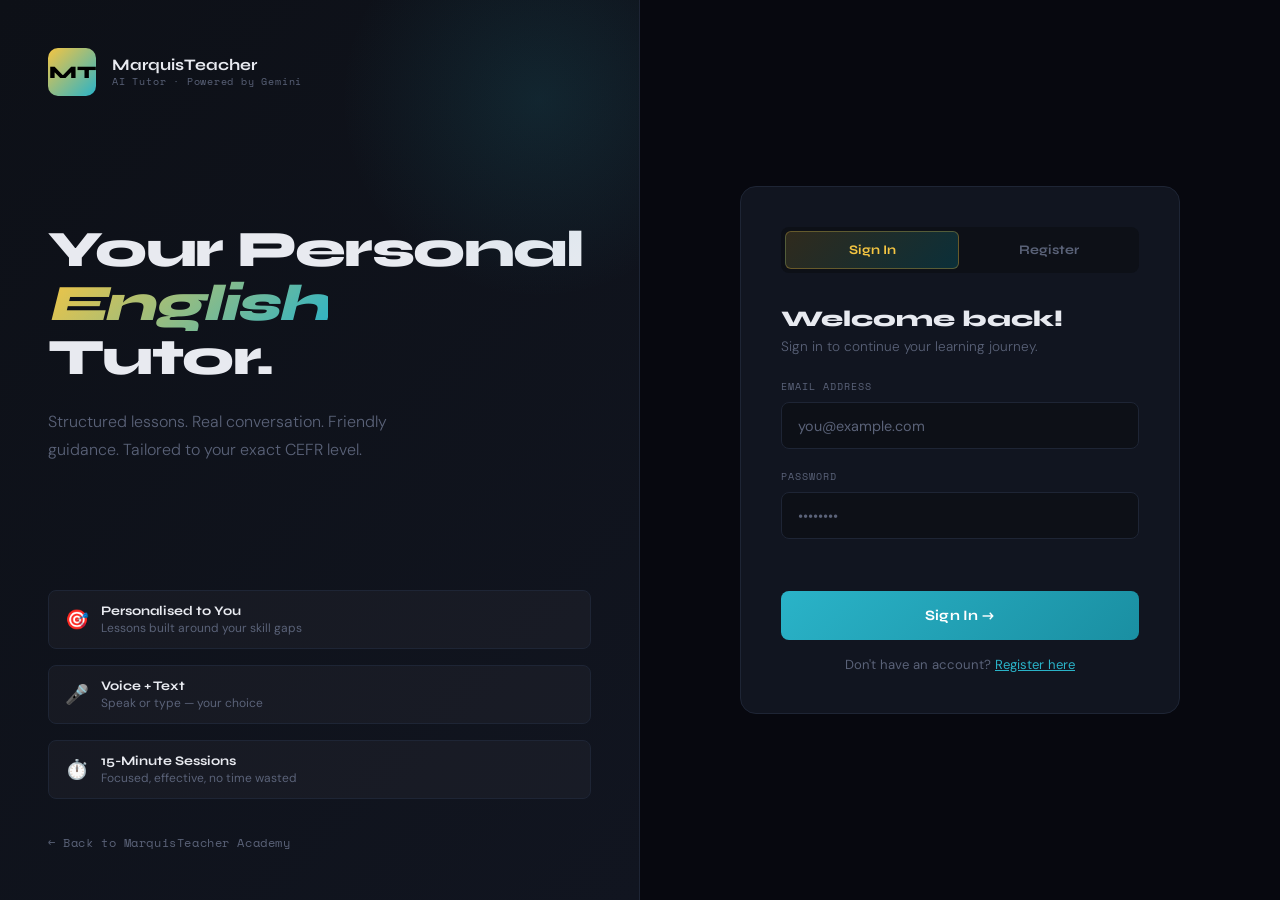
==== dashboard.html @ f8e57ce0 "Add files via upload" ====
<!DOCTYPE html>
<html lang="en">
<head>
<meta charset="UTF-8">
<meta name="viewport" content="width=device-width, initial-scale=1.0">
<title>MarquisTeacher Tutor — Dashboard</title>
<link href="https://fonts.googleapis.com/css2?family=Syne:wght@400;600;700;800&family=DM+Sans:wght@300;400;500&family=Space+Mono:wght@400;700&display=swap" rel="stylesheet">
<link rel="stylesheet" href="style.css">
</head>
<body class="dashboard-page">

<!-- NAV -->
<nav class="tutor-nav">
  <div class="tutor-nav-brand">
    <div class="nav-logo-mark">MT</div>
    <div>
      <div class="nav-brand-name">MarquisTeacher Tutor</div>
      <div class="nav-brand-sub">AI Powered Learning</div>
    </div>
  </div>
  <div class="tutor-nav-right">
    <div class="nav-user" id="nav-user-info"></div>
    <button class="btn-logout" onclick="logout()">Sign Out</button>
  </div>
</nav>

<!-- DASHBOARD -->
<main class="dashboard-main">

  <!-- WELCOME HERO -->
  <div class="dash-hero">
    <div class="dash-hero-text">
      <div class="dash-greeting" id="dash-greeting">Good evening!</div>
      <h2 class="dash-name" id="dash-name">Loading...</h2>
      <p class="dash-tagline">Ready for today's session? Your English improves every time you show up.</p>
    </div>
    <div class="dash-level-badge" id="dash-level-badge">
      <div class="dlb-code" id="dlb-code">—</div>
      <div class="dlb-name" id="dlb-name">Loading</div>
      <div class="dlb-label">YOUR LEVEL</div>
    </div>
  </div>

  <!-- STATS ROW -->
  <div class="dash-stats">
    <div class="dash-stat-card">
      <div class="dsc-num" id="stat-sessions">0</div>
      <div class="dsc-label">Sessions Completed</div>
    </div>
    <div class="dash-stat-card">
      <div class="dsc-num" id="stat-minutes">0</div>
      <div class="dsc-label">Minutes Practiced</div>
    </div>
    <div class="dash-stat-card">
      <div class="dsc-num" id="stat-streak">0</div>
      <div class="dsc-label">Day Streak 🔥</div>
    </div>
    <div class="dash-stat-card">
      <div class="dsc-num" id="stat-level">—</div>
      <div class="dsc-label">Current Level</div>
    </div>
  </div>

  <!-- MAIN GRID -->
  <div class="dash-grid">

    <!-- START SESSION CARD -->
    <div class="dash-card dash-card-primary">
      <div class="dc-tag">// Today's Session</div>
      <h3 class="dc-title">Start Your<br>15-Minute Session</h3>
      <p class="dc-desc">Your session will focus on your skill gaps — structured exercises first, then free conversation with your AI tutor Marq.</p>

      <div class="session-breakdown">
        <div class="sb-item">
          <div class="sb-time">8 min</div>
          <div class="sb-label">Structured Exercises</div>
          <div class="sb-icons">📐 📖 📰 💬</div>
        </div>
        <div class="sb-divider">→</div>
        <div class="sb-item">
          <div class="sb-time">7 min</div>
          <div class="sb-label">Free Conversation</div>
          <div class="sb-icons">🎤 💭 🌍</div>
        </div>
      </div>

      <button class="btn-start-session" onclick="startSession()">
        Begin Session →
      </button>
    </div>

    <!-- SKILL SNAPSHOT -->
    <div class="dash-card">
      <div class="dc-tag">// Skill Snapshot</div>
      <h3 class="dc-title-sm">Your Focus Areas</h3>
      <div class="skill-snapshot" id="skill-snapshot">
        <div class="ss-item">
          <div class="ss-label">📐 Grammar</div>
          <div class="ss-bar-wrap"><div class="ss-bar" id="bar-grammar" style="width:0%"></div></div>
          <div class="ss-pct" id="pct-grammar">—</div>
        </div>
        <div class="ss-item">
          <div class="ss-label">📖 Vocabulary</div>
          <div class="ss-bar-wrap"><div class="ss-bar" id="bar-vocab" style="width:0%;background:#27ae60"></div></div>
          <div class="ss-pct" id="pct-vocab">—</div>
        </div>
        <div class="ss-item">
          <div class="ss-label">📰 Reading</div>
          <div class="ss-bar-wrap"><div class="ss-bar" id="bar-reading" style="width:0%;background:#f39c12"></div></div>
          <div class="ss-pct" id="pct-reading">—</div>
        </div>
        <div class="ss-item">
          <div class="ss-label">💬 Idioms</div>
          <div class="ss-bar-wrap"><div class="ss-bar" id="bar-idioms" style="width:0%;background:#8e44ad"></div></div>
          <div class="ss-pct" id="pct-idioms">—</div>
        </div>
      </div>
      <div class="snap-note">
        Take the <a href="https://marquisteacher.github.io/marquisteacher-academy#quiz" target="_blank">English Assessment</a> to populate your skill breakdown.
      </div>
    </div>

    <!-- SESSION HISTORY -->
    <div class="dash-card dash-card-full">
      <div class="dc-tag">// Session History</div>
      <h3 class="dc-title-sm">Recent Sessions</h3>
      <div id="session-history">
        <div class="empty-history">
          No sessions yet — start your first one above! 🎓
        </div>
      </div>
    </div>

  </div>
</main>

<script src="dashboard.js"></script>
</body>
</html>
---- style.css ----
/* ============================================================
   MarquisTeacher AI Tutor — Stylesheet
   Fonts: Syne · DM Sans · Space Mono
   ============================================================ */

:root {
  --bg:         #07080f;
  --surface:    #0d1017;
  --card:       #111520;
  --border:     #1e2535;
  --teal:       #2ab3c8;
  --teal-dark:  #1a8fa2;
  --teal-light: #7dd8e8;
  --gold:       #f5c542;
  --green:      #00e676;
  --red:        #ff4444;
  --purple:     #bb86fc;
  --orange:     #ff9800;
  --text:       #e8eaf0;
  --muted:      #5a6278;
  --white:      #ffffff;
  --cream:      #faf7f2;

  --font-display: 'Syne', sans-serif;
  --font-mono:    'Space Mono', monospace;
  --font-body:    'DM Sans', sans-serif;

  --level-a1: #2ab3c8;
  --level-a2: #27ae60;
  --level-b1: #f39c12;
  --level-b2: #e67e22;
  --level-c1: #e74c3c;
  --level-c2: #8e44ad;
}

* { margin:0; padding:0; box-sizing:border-box; }
html { scroll-behavior:smooth; }

body {
  font-family: var(--font-body);
  background: var(--bg);
  color: var(--text);
  min-height: 100vh;
  overflow-x: hidden;
}

/* Grid bg */
body::before {
  content:'';
  position:fixed; inset:0;
  background-image:
    linear-gradient(rgba(0,229,255,0.025) 1px, transparent 1px),
    linear-gradient(90deg, rgba(0,229,255,0.025) 1px, transparent 1px);
  background-size: 40px 40px;
  pointer-events:none;
  z-index:0;
}

/* ── AUTH PAGE ───────────────────────────────────────────────── */
.auth-page { overflow:hidden; }

.auth-split {
  display:grid;
  grid-template-columns:1fr 1fr;
  min-height:100vh;
  position:relative;
  z-index:1;
}

/* Left panel */
.auth-left {
  background: linear-gradient(135deg, #0d1017 0%, #111520 100%);
  padding:3rem;
  display:flex;
  flex-direction:column;
  justify-content:space-between;
  border-right:1px solid var(--border);
  position:relative;
  overflow:hidden;
}

.auth-left::before {
  content:'';
  position:absolute;
  top:-100px; right:-100px;
  width:400px; height:400px;
  background:radial-gradient(circle, rgba(42,179,200,0.12) 0%, transparent 70%);
  pointer-events:none;
}

.auth-brand {
  display:flex;
  align-items:center;
  gap:1rem;
}

.auth-logo {
  width:48px; height:48px;
  border-radius:10px;
  background:linear-gradient(135deg, var(--gold), var(--teal));
  display:flex;
  align-items:center;
  justify-content:center;
  font-family:var(--font-display);
  font-weight:800;
  font-size:1.1rem;
  color:#000;
}

.auth-logo-text {
  font-family:var(--font-display);
  font-size:1rem;
  font-weight:700;
  color:var(--text);
}

.auth-logo-sub {
  font-family:var(--font-mono);
  font-size:0.62rem;
  color:var(--muted);
  letter-spacing:0.08em;
}

.auth-hero-text {
  flex:1;
  display:flex;
  flex-direction:column;
  justify-content:center;
  padding:2rem 0;
}

.auth-hero-text h1 {
  font-family:var(--font-display);
  font-size:clamp(2.5rem, 4vw, 4rem);
  font-weight:800;
  line-height:1.05;
  letter-spacing:-0.03em;
  margin-bottom:1.5rem;
  color:var(--text);
}

.auth-hero-text h1 em {
  font-style:italic;
  background:linear-gradient(135deg, var(--gold), var(--teal));
  -webkit-background-clip:text;
  -webkit-text-fill-color:transparent;
  background-clip:text;
}

.auth-hero-text p {
  font-size:1rem;
  color:var(--muted);
  line-height:1.7;
  font-weight:300;
  max-width:380px;
}

.auth-features {
  display:flex;
  flex-direction:column;
  gap:1rem;
  margin-bottom:2rem;
}

.auth-feature {
  display:flex;
  align-items:center;
  gap:0.75rem;
  padding:0.75rem 1rem;
  background:rgba(255,255,255,0.03);
  border:1px solid var(--border);
  border-radius:8px;
}

.af-icon { font-size:1.2rem; }

.af-title {
  font-family:var(--font-display);
  font-size:0.82rem;
  font-weight:700;
  color:var(--text);
}

.af-desc {
  font-size:0.75rem;
  color:var(--muted);
  margin-top:1px;
}

.auth-back a {
  font-family:var(--font-mono);
  font-size:0.72rem;
  color:var(--muted);
  text-decoration:none;
  letter-spacing:0.05em;
  transition:color 0.2s;
}

.auth-back a:hover { color:var(--teal); }

/* Right panel */
.auth-right {
  display:flex;
  align-items:center;
  justify-content:center;
  padding:2rem;
  background:var(--bg);
}

.auth-card {
  background:var(--card);
  border:1px solid var(--border);
  border-radius:16px;
  padding:2.5rem;
  width:100%;
  max-width:440px;
  position:relative;
  z-index:1;
}

.auth-tabs {
  display:flex;
  gap:4px;
  background:var(--surface);
  border-radius:8px;
  padding:4px;
  margin-bottom:2rem;
}

.auth-tab {
  flex:1;
  padding:0.6rem;
  border-radius:6px;
  border:none;
  background:transparent;
  color:var(--muted);
  font-family:var(--font-display);
  font-size:0.82rem;
  font-weight:700;
  cursor:pointer;
  transition:all 0.2s;
}

.auth-tab.active {
  background:linear-gradient(135deg, rgba(245,197,66,0.15), rgba(0,229,255,0.15));
  color:var(--gold);
  border:1px solid rgba(245,197,66,0.3);
}

.auth-form-header { margin-bottom:1.5rem; }

.auth-form-title {
  font-family:var(--font-display);
  font-size:1.4rem;
  font-weight:800;
  color:var(--text);
  margin-bottom:0.4rem;
}

.auth-form-sub {
  font-size:0.85rem;
  color:var(--muted);
  font-weight:300;
}

.form-field { margin-bottom:1.25rem; }

.form-label {
  display:block;
  font-family:var(--font-mono);
  font-size:0.62rem;
  text-transform:uppercase;
  letter-spacing:0.1em;
  color:var(--muted);
  margin-bottom:0.5rem;
}

.form-input {
  width:100%;
  background:var(--surface);
  border:1px solid var(--border);
  border-radius:8px;
  padding:0.85rem 1rem;
  color:var(--text);
  font-family:var(--font-body);
  font-size:0.9rem;
  outline:none;
  transition:border-color 0.2s;
}

.form-input:focus { border-color:var(--teal); }
.form-input::placeholder { color:var(--muted); }

.level-select-grid {
  display:grid;
  grid-template-columns:repeat(3,1fr);
  gap:6px;
}

.level-sel-btn {
  padding:0.6rem 0.4rem;
  border:1px solid var(--border);
  border-radius:8px;
  background:var(--surface);
  color:var(--text);
  font-family:var(--font-mono);
  font-size:0.9rem;
  font-weight:700;
  cursor:pointer;
  transition:all 0.2s;
  display:flex;
  flex-direction:column;
  align-items:center;
  gap:2px;
}

.level-sel-btn span {
  font-family:var(--font-body);
  font-size:0.6rem;
  font-weight:400;
  color:var(--muted);
}

.level-sel-btn:hover,
.level-sel-btn.selected {
  border-color:var(--teal);
  background:rgba(42,179,200,0.1);
  color:var(--teal);
}

.level-sel-btn.selected span { color:var(--teal); }

.form-error {
  font-size:0.8rem;
  color:var(--red);
  margin-bottom:0.75rem;
  min-height:1.2rem;
}

.btn-auth {
  width:100%;
  padding:1rem;
  background:linear-gradient(135deg, var(--teal), var(--teal-dark));
  color:white;
  border:none;
  border-radius:8px;
  font-family:var(--font-display);
  font-size:0.9rem;
  font-weight:700;
  cursor:pointer;
  transition:all 0.25s;
  letter-spacing:0.02em;
  margin-bottom:1rem;
}

.btn-auth:hover {
  transform:translateY(-2px);
  box-shadow:0 8px 24px rgba(42,179,200,0.3);
}

.btn-auth:disabled {
  opacity:0.6;
  cursor:not-allowed;
  transform:none;
}

.btn-auth-outline {
  width:100%;
  padding:0.85rem;
  background:transparent;
  color:var(--teal);
  border:1px solid var(--teal);
  border-radius:8px;
  font-family:var(--font-display);
  font-size:0.9rem;
  font-weight:700;
  cursor:pointer;
  transition:all 0.25s;
}

.btn-auth-outline:hover {
  background:rgba(42,179,200,0.1);
}

.auth-switch {
  text-align:center;
  font-size:0.82rem;
  color:var(--muted);
}

.auth-switch span {
  color:var(--teal);
  cursor:pointer;
  text-decoration:underline;
}

/* ── TUTOR NAV (shared) ──────────────────────────────────────── */
.tutor-nav {
  position:fixed;
  top:0; left:0; right:0;
  z-index:100;
  padding:1rem 2rem;
  display:flex;
  align-items:center;
  justify-content:space-between;
  background:rgba(7,8,15,0.92);
  backdrop-filter:blur(12px);
  border-bottom:1px solid var(--border);
}

.tutor-nav-brand {
  display:flex;
  align-items:center;
  gap:0.75rem;
}

.nav-logo-mark {
  width:36px; height:36px;
  border-radius:8px;
  background:linear-gradient(135deg, var(--gold), var(--teal));
  display:flex;
  align-items:center;
  justify-content:center;
  font-family:var(--font-display);
  font-weight:800;
  font-size:0.85rem;
  color:#000;
  flex-shrink:0;
}

.nav-logo-mark.small {
  width:30px; height:30px;
  font-size:0.72rem;
}

.nav-brand-name {
  font-family:var(--font-display);
  font-size:0.9rem;
  font-weight:700;
  color:var(--text);
}

.nav-brand-sub {
  font-family:var(--font-mono);
  font-size:0.6rem;
  color:var(--muted);
  letter-spacing:0.05em;
}

.tutor-nav-right {
  display:flex;
  align-items:center;
  gap:1rem;
}

.nav-user {
  font-family:var(--font-mono);
  font-size:0.75rem;
  color:var(--muted);
}

.btn-logout {
  padding:0.5rem 1rem;
  background:transparent;
  border:1px solid var(--border);
  border-radius:6px;
  color:var(--muted);
  font-family:var(--font-display);
  font-size:0.75rem;
  font-weight:600;
  cursor:pointer;
  transition:all 0.2s;
}

.btn-logout:hover {
  border-color:var(--red);
  color:var(--red);
}

/* ── DASHBOARD ───────────────────────────────────────────────── */
.dashboard-page { }

.dashboard-main {
  max-width:1200px;
  margin:0 auto;
  padding:6rem 2rem 3rem;
  position:relative;
  z-index:1;
}

.dash-hero {
  display:flex;
  align-items:center;
  justify-content:space-between;
  background:var(--card);
  border:1px solid var(--border);
  border-radius:16px;
  padding:2.5rem;
  margin-bottom:1.5rem;
  position:relative;
  overflow:hidden;
}

.dash-hero::before {
  content:'';
  position:absolute;
  right:-100px; top:-100px;
  width:400px; height:400px;
  background:radial-gradient(circle, rgba(42,179,200,0.08) 0%, transparent 70%);
  pointer-events:none;
}

.dash-greeting {
  font-family:var(--font-mono);
  font-size:0.72rem;
  color:var(--teal);
  text-transform:uppercase;
  letter-spacing:0.1em;
  margin-bottom:0.5rem;
}

.dash-name {
  font-family:var(--font-display);
  font-size:2.2rem;
  font-weight:800;
  color:var(--text);
  letter-spacing:-0.02em;
  margin-bottom:0.5rem;
}

.dash-tagline {
  font-size:0.9rem;
  color:var(--muted);
  font-weight:300;
  max-width:400px;
  line-height:1.6;
}

.dash-level-badge {
  text-align:center;
  background:rgba(255,255,255,0.03);
  border:1px solid var(--border);
  border-radius:12px;
  padding:1.5rem 2rem;
  flex-shrink:0;
}

.dlb-code {
  font-family:var(--font-display);
  font-size:3rem;
  font-weight:800;
  line-height:1;
  margin-bottom:0.25rem;
}

.dlb-name {
  font-size:0.85rem;
  color:var(--muted);
  margin-bottom:0.4rem;
}

.dlb-label {
  font-family:var(--font-mono);
  font-size:0.6rem;
  color:var(--muted);
  text-transform:uppercase;
  letter-spacing:0.1em;
}

.dash-stats {
  display:grid;
  grid-template-columns:repeat(4,1fr);
  gap:1rem;
  margin-bottom:1.5rem;
}

.dash-stat-card {
  background:var(--card);
  border:1px solid var(--border);
  border-radius:12px;
  padding:1.5rem;
  text-align:center;
  transition:border-color 0.2s;
}

.dash-stat-card:hover { border-color:var(--teal); }

.dsc-num {
  font-family:var(--font-display);
  font-size:2rem;
  font-weight:800;
  color:var(--teal);
  display:block;
}

.dsc-label {
  font-family:var(--font-mono);
  font-size:0.65rem;
  color:var(--muted);
  text-transform:uppercase;
  letter-spacing:0.08em;
  margin-top:0.3rem;
}

.dash-grid {
  display:grid;
  grid-template-columns:1fr 1fr;
  gap:1rem;
}

.dash-card {
  background:var(--card);
  border:1px solid var(--border);
  border-radius:16px;
  padding:2rem;
}

.dash-card-full {
  grid-column:1 / -1;
}

.dash-card-primary {
  background:linear-gradient(135deg, #0d1320 0%, #111a2e 100%);
  border-color:rgba(42,179,200,0.3);
  position:relative;
  overflow:hidden;
}

.dash-card-primary::before {
  content:'';
  position:absolute;
  bottom:-80px; right:-80px;
  width:300px; height:300px;
  background:radial-gradient(circle, rgba(42,179,200,0.1) 0%, transparent 70%);
  pointer-events:none;
}

.dc-tag {
  font-family:var(--font-mono);
  font-size:0.65rem;
  color:var(--teal);
  text-transform:uppercase;
  letter-spacing:0.12em;
  margin-bottom:0.75rem;
}

.dc-title {
  font-family:var(--font-display);
  font-size:1.6rem;
  font-weight:800;
  color:var(--text);
  line-height:1.15;
  margin-bottom:0.75rem;
  letter-spacing:-0.02em;
}

.dc-title-sm {
  font-family:var(--font-display);
  font-size:1rem;
  font-weight:700;
  color:var(--text);
  margin-bottom:1rem;
}

.dc-desc {
  font-size:0.85rem;
  color:var(--muted);
  line-height:1.6;
  font-weight:300;
  margin-bottom:1.5rem;
}

.session-breakdown {
  display:flex;
  align-items:center;
  gap:1rem;
  background:rgba(255,255,255,0.04);
  border:1px solid var(--border);
  border-radius:10px;
  padding:1rem;
  margin-bottom:1.5rem;
}

.sb-item { text-align:center; flex:1; }

.sb-time {
  font-family:var(--font-display);
  font-size:1.4rem;
  font-weight:800;
  color:var(--gold);
}

.sb-label {
  font-size:0.75rem;
  color:var(--muted);
  margin:0.2rem 0;
}

.sb-icons { font-size:0.85rem; }

.sb-divider {
  font-size:1.2rem;
  color:var(--teal);
  font-weight:700;
}

.btn-start-session {
  width:100%;
  padding:1rem;
  background:linear-gradient(135deg, var(--teal), var(--teal-dark));
  color:white;
  border:none;
  border-radius:8px;
  font-family:var(--font-display);
  font-size:1rem;
  font-weight:700;
  cursor:pointer;
  transition:all 0.25s;
  position:relative;
  z-index:1;
}

.btn-start-session:hover {
  transform:translateY(-2px);
  box-shadow:0 8px 24px rgba(42,179,200,0.35);
}

.skill-snapshot {
  display:flex;
  flex-direction:column;
  gap:0.75rem;
  margin-bottom:1rem;
}

.ss-item {
  display:flex;
  align-items:center;
  gap:0.75rem;
}

.ss-label {
  font-size:0.78rem;
  color:var(--text);
  min-width:110px;
}

.ss-bar-wrap {
  flex:1;
  height:6px;
  background:rgba(255,255,255,0.06);
  border-radius:3px;
  overflow:hidden;
}

.ss-bar {
  height:100%;
  background:var(--teal);
  border-radius:3px;
  transition:width 1s ease;
}

.ss-pct {
  font-family:var(--font-mono);
  font-size:0.7rem;
  color:var(--muted);
  min-width:30px;
  text-align:right;
}

.snap-note {
  font-size:0.75rem;
  color:var(--muted);
  margin-top:0.5rem;
}

.snap-note a {
  color:var(--teal);
  text-decoration:none;
}

.snap-note a:hover { text-decoration:underline; }

.empty-history {
  text-align:center;
  padding:2rem;
  color:var(--muted);
  font-size:0.9rem;
  font-weight:300;
}

.session-history-item {
  display:flex;
  align-items:center;
  justify-content:space-between;
  padding:0.85rem 1rem;
  border-bottom:1px solid var(--border);
  transition:background 0.2s;
}

.session-history-item:last-child { border-bottom:none; }
.session-history-item:hover { background:rgba(255,255,255,0.02); }

.shi-left { display:flex; align-items:center; gap:0.75rem; }

.shi-icon {
  width:32px; height:32px;
  border-radius:50%;
  background:rgba(42,179,200,0.1);
  display:flex;
  align-items:center;
  justify-content:center;
  font-size:0.9rem;
}

.shi-title {
  font-family:var(--font-display);
  font-size:0.85rem;
  font-weight:600;
  color:var(--text);
}

.shi-date {
  font-family:var(--font-mono);
  font-size:0.65rem;
  color:var(--muted);
  margin-top:2px;
}

.shi-badge {
  font-family:var(--font-mono);
  font-size:0.72rem;
  font-weight:700;
  padding:3px 10px;
  border-radius:100px;
  background:rgba(42,179,200,0.1);
  color:var(--teal);
}

/* ── TUTOR SESSION PAGE ───────────────────────────────────────── */
.tutor-page { overflow:hidden; height:100vh; }

.session-nav {
  position:fixed;
  top:0; left:0; right:0;
  z-index:100;
  padding:0.85rem 1.5rem;
  display:flex;
  align-items:center;
  justify-content:space-between;
  background:rgba(7,8,15,0.95);
  backdrop-filter:blur(12px);
  border-bottom:1px solid var(--border);
}

.sn-left {
  display:flex;
  align-items:center;
  gap:0.75rem;
}

.sn-session-info .sn-title {
  font-family:var(--font-mono);
  font-size:0.6rem;
  color:var(--teal);
  text-transform:uppercase;
  letter-spacing:0.1em;
}

.sn-user {
  font-family:var(--font-display);
  font-size:0.85rem;
  font-weight:700;
  color:var(--text);
}

.sn-center { text-align:center; }

.session-timer {
  font-family:var(--font-mono);
  font-size:1.8rem;
  font-weight:700;
  color:var(--gold);
  letter-spacing:0.05em;
  line-height:1;
}

.session-timer.urgent { color:var(--red); animation:timerPulse 1s ease infinite; }

@keyframes timerPulse {
  0%,100%{opacity:1} 50%{opacity:0.5}
}

.timer-label {
  font-family:var(--font-mono);
  font-size:0.6rem;
  color:var(--muted);
  text-transform:uppercase;
  letter-spacing:0.1em;
  margin-top:2px;
}

.sn-right {
  display:flex;
  align-items:center;
  gap:1rem;
}

.session-phase-indicator {
  display:flex;
  align-items:center;
  gap:6px;
}

.phase-dot {
  width:8px; height:8px;
  border-radius:50%;
  background:var(--border);
  transition:background 0.3s;
}

.phase-dot.active { background:var(--teal); }
.phase-dot.done   { background:var(--green); }

.phase-line {
  width:20px; height:2px;
  background:var(--border);
}

.btn-end-session {
  padding:0.5rem 1rem;
  background:transparent;
  border:1px solid rgba(255,68,68,0.4);
  border-radius:6px;
  color:rgba(255,68,68,0.7);
  font-family:var(--font-display);
  font-size:0.72rem;
  font-weight:700;
  cursor:pointer;
  transition:all 0.2s;
}

.btn-end-session:hover {
  border-color:var(--red);
  color:var(--red);
  background:rgba(255,68,68,0.08);
}

/* Session layout */
.session-layout {
  display:grid;
  grid-template-columns:260px 1fr;
  height:100vh;
  padding-top:60px;
  position:relative;
  z-index:1;
}

/* Marq sidebar */
.marq-sidebar {
  background:var(--surface);
  border-right:1px solid var(--border);
  padding:1.5rem;
  display:flex;
  flex-direction:column;
  gap:1.5rem;
  overflow-y:auto;
}

.marq-avatar { text-align:center; }

.marq-face {
  width:80px; height:80px;
  border-radius:50%;
  background:linear-gradient(135deg, var(--gold), var(--teal));
  display:flex;
  align-items:center;
  justify-content:center;
  margin:0 auto 0.5rem;
  overflow:hidden;
  animation:marqFloat 3s ease-in-out infinite;
}

@keyframes marqFloat {
  0%,100%{transform:translateY(0)}
  50%{transform:translateY(-6px)}
}

.marq-img { width:100%; height:100%; object-fit:cover; border-radius:50%; }
.marq-fallback { font-size:2.5rem; display:none; }

.marq-status {
  display:flex;
  align-items:center;
  justify-content:center;
  gap:6px;
  font-family:var(--font-mono);
  font-size:0.62rem;
  color:var(--green);
}

.marq-status-dot {
  width:6px; height:6px;
  border-radius:50%;
  background:var(--green);
  animation:statusPulse 2s infinite;
}

@keyframes statusPulse {
  0%,100%{opacity:1;transform:scale(1)}
  50%{opacity:0.4;transform:scale(1.3)}
}

.marq-name {
  font-family:var(--font-display);
  font-size:1rem;
  font-weight:800;
  color:var(--text);
  text-align:center;
}

.marq-role {
  font-size:0.75rem;
  color:var(--muted);
  text-align:center;
  margin-top:2px;
  font-weight:300;
}

.marq-level-tag {
  font-family:var(--font-mono);
  font-size:0.65rem;
  color:var(--teal);
  text-align:center;
  margin-top:4px;
  letter-spacing:0.05em;
}

.phase-panel {
  display:flex;
  flex-direction:column;
  gap:0.5rem;
}

.pp-item {
  display:flex;
  align-items:center;
  gap:0.75rem;
  padding:0.75rem;
  border-radius:8px;
  border:1px solid transparent;
  opacity:0.5;
  transition:all 0.3s;
}

.pp-item.active {
  background:rgba(42,179,200,0.08);
  border-color:rgba(42,179,200,0.3);
  opacity:1;
}

.pp-item.done {
  opacity:0.7;
  border-color:rgba(0,230,118,0.2);
}

.pp-num {
  font-family:var(--font-mono);
  font-size:0.72rem;
  color:var(--teal);
  font-weight:700;
}

.pp-title {
  font-size:0.8rem;
  font-weight:500;
  color:var(--text);
}

.pp-time {
  font-family:var(--font-mono);
  font-size:0.62rem;
  color:var(--muted);
}

.voice-panel {
  background:rgba(255,255,255,0.03);
  border:1px solid var(--border);
  border-radius:10px;
  padding:1rem;
}

.vp-label {
  font-family:var(--font-mono);
  font-size:0.62rem;
  color:var(--muted);
  text-transform:uppercase;
  letter-spacing:0.08em;
  margin-bottom:0.6rem;
}

.voice-toggle {
  width:100%;
  padding:0.6rem;
  background:var(--surface);
  border:1px solid var(--border);
  border-radius:6px;
  color:var(--text);
  font-family:var(--font-display);
  font-size:0.78rem;
  font-weight:600;
  cursor:pointer;
  transition:all 0.2s;
  display:flex;
  align-items:center;
  justify-content:center;
  gap:6px;
}

.voice-toggle:hover,
.voice-toggle.active {
  border-color:var(--teal);
  color:var(--teal);
  background:rgba(42,179,200,0.08);
}

.voice-toggle.listening {
  border-color:var(--red);
  color:var(--red);
  background:rgba(255,68,68,0.08);
  animation:listeningPulse 1s ease infinite;
}

@keyframes listeningPulse {
  0%,100%{box-shadow:0 0 0 0 rgba(255,68,68,0.3)}
  50%{box-shadow:0 0 0 8px rgba(255,68,68,0)}
}

/* Chat area */
.chat-area {
  display:flex;
  flex-direction:column;
  height:100%;
  background:var(--bg);
}

.messages {
  flex:1;
  overflow-y:auto;
  padding:1.5rem;
  display:flex;
  flex-direction:column;
  gap:1rem;
  scroll-behavior:smooth;
}

.messages::-webkit-scrollbar { width:4px; }
.messages::-webkit-scrollbar-track { background:transparent; }
.messages::-webkit-scrollbar-thumb { background:var(--border); border-radius:2px; }

.message {
  display:flex;
  gap:0.75rem;
  animation:msgSlide 0.3s ease both;
  max-width:85%;
}

@keyframes msgSlide {
  from{opacity:0;transform:translateY(10px)}
  to{opacity:1;transform:translateY(0)}
}

.message.user-msg {
  align-self:flex-end;
  flex-direction:row-reverse;
}

.msg-avatar {
  width:32px; height:32px;
  border-radius:50%;
  background:rgba(42,179,200,0.1);
  display:flex;
  align-items:center;
  justify-content:center;
  font-size:0.9rem;
  flex-shrink:0;
  margin-top:4px;
}

.user-msg .msg-avatar {
  background:rgba(245,197,66,0.1);
}

.msg-bubble {
  background:var(--card);
  border:1px solid var(--border);
  border-radius:0 12px 12px 12px;
  padding:0.85rem 1rem;
  max-width:100%;
}

.user-msg .msg-bubble {
  background:rgba(42,179,200,0.08);
  border-color:rgba(42,179,200,0.2);
  border-radius:12px 0 12px 12px;
}

.msg-name {
  font-family:var(--font-mono);
  font-size:0.6rem;
  color:var(--teal);
  text-transform:uppercase;
  letter-spacing:0.08em;
  margin-bottom:0.4rem;
}

.user-msg .msg-name { color:var(--gold); }

.msg-text {
  font-size:0.9rem;
  color:var(--text);
  line-height:1.6;
  white-space:pre-wrap;
}

.msg-correction {
  margin-top:0.5rem;
  padding:0.5rem 0.75rem;
  background:rgba(245,197,66,0.08);
  border-left:2px solid var(--gold);
  border-radius:0 4px 4px 0;
  font-size:0.82rem;
  color:var(--gold);
  line-height:1.5;
}

/* Typing indicator */
.typing-indicator {
  display:flex;
  align-items:center;
  gap:0.75rem;
  padding:0 1.5rem 0.5rem;
}

.typing-avatar {
  width:32px; height:32px;
  border-radius:50%;
  background:rgba(42,179,200,0.1);
  display:flex;
  align-items:center;
  justify-content:center;
  font-size:0.9rem;
}

.typing-bubble {
  display:flex;
  gap:4px;
  align-items:center;
  background:var(--card);
  border:1px solid var(--border);
  border-radius:12px;
  padding:0.75rem 1rem;
}

.typing-dot {
  width:6px; height:6px;
  border-radius:50%;
  background:var(--muted);
  animation:typingBounce 1.4s ease infinite;
}

.typing-dot:nth-child(2) { animation-delay:0.2s; }
.typing-dot:nth-child(3) { animation-delay:0.4s; }

@keyframes typingBounce {
  0%,60%,100%{transform:translateY(0);opacity:0.4}
  30%{transform:translateY(-6px);opacity:1}
}

/* Input area */
.chat-input-area {
  padding:1rem 1.5rem;
  background:var(--surface);
  border-top:1px solid var(--border);
}

.quick-responses {
  display:flex;
  gap:8px;
  flex-wrap:wrap;
  margin-bottom:0.75rem;
}

.qr-btn {
  padding:0.4rem 0.85rem;
  background:rgba(42,179,200,0.08);
  border:1px solid rgba(42,179,200,0.3);
  border-radius:100px;
  color:var(--teal);
  font-family:var(--font-body);
  font-size:0.8rem;
  cursor:pointer;
  transition:all 0.2s;
}

.qr-btn:hover {
  background:rgba(42,179,200,0.15);
}

.chat-input-row {
  display:flex;
  gap:0.75rem;
  align-items:flex-end;
}

.chat-input-wrap {
  flex:1;
  position:relative;
}

.chat-input {
  width:100%;
  background:var(--card);
  border:1px solid var(--border);
  border-radius:10px;
  padding:0.85rem 3rem 0.85rem 1rem;
  color:var(--text);
  font-family:var(--font-body);
  font-size:0.9rem;
  outline:none;
  resize:none;
  transition:border-color 0.2s;
  min-height:48px;
  max-height:120px;
  line-height:1.5;
}

.chat-input:focus { border-color:var(--teal); }
.chat-input::placeholder { color:var(--muted); }

.mic-btn {
  position:absolute;
  right:0.75rem;
  bottom:0.75rem;
  background:none;
  border:none;
  cursor:pointer;
  font-size:1rem;
  opacity:0.6;
  transition:opacity 0.2s;
  padding:2px;
}

.mic-btn:hover { opacity:1; }
.mic-btn.active { opacity:1; animation:micPulse 1s ease infinite; }

@keyframes micPulse {
  0%,100%{transform:scale(1)}
  50%{transform:scale(1.2)}
}

.send-btn {
  padding:0.85rem 1.5rem;
  background:linear-gradient(135deg, var(--teal), var(--teal-dark));
  color:white;
  border:none;
  border-radius:10px;
  font-family:var(--font-display);
  font-size:0.85rem;
  font-weight:700;
  cursor:pointer;
  transition:all 0.2s;
  white-space:nowrap;
  height:48px;
}

.send-btn:hover {
  transform:translateY(-1px);
  box-shadow:0 4px 16px rgba(42,179,200,0.3);
}

.send-btn:disabled {
  opacity:0.5;
  cursor:not-allowed;
  transform:none;
}

.input-hint {
  font-family:var(--font-mono);
  font-size:0.6rem;
  color:var(--muted);
  text-align:center;
  margin-top:0.5rem;
  letter-spacing:0.05em;
}

/* Session complete overlay */
.session-complete-overlay {
  position:fixed;
  inset:0;
  background:rgba(7,8,15,0.92);
  backdrop-filter:blur(12px);
  z-index:500;
  display:flex;
  align-items:center;
  justify-content:center;
  padding:2rem;
}

.sc-card {
  background:var(--card);
  border:1px solid var(--border);
  border-radius:20px;
  padding:3rem;
  max-width:480px;
  width:100%;
  text-align:center;
  animation:scPop 0.5s cubic-bezier(0.34,1.56,0.64,1) both;
}

@keyframes scPop {
  from{transform:scale(0.8);opacity:0}
  to{transform:scale(1);opacity:1}
}

.sc-emoji { font-size:3rem; margin-bottom:1rem; }

.sc-title {
  font-family:var(--font-display);
  font-size:2rem;
  font-weight:800;
  color:var(--text);
  margin-bottom:0.5rem;
}

.sc-name {
  font-size:1rem;
  color:var(--muted);
  margin-bottom:2rem;
  font-weight:300;
}

.sc-stats {
  display:grid;
  grid-template-columns:repeat(3,1fr);
  gap:1rem;
  margin-bottom:1.5rem;
  background:var(--surface);
  border-radius:12px;
  padding:1.5rem;
}

.sc-stat-num {
  font-family:var(--font-display);
  font-size:1.8rem;
  font-weight:800;
  color:var(--teal);
}

.sc-stat-label {
  font-family:var(--font-mono);
  font-size:0.62rem;
  color:var(--muted);
  text-transform:uppercase;
  letter-spacing:0.08em;
  margin-top:4px;
}

.sc-summary {
  font-size:0.9rem;
  color:var(--muted);
  line-height:1.6;
  margin-bottom:2rem;
  font-weight:300;
}

.sc-actions {
  display:flex;
  flex-direction:column;
  gap:0.75rem;
}

/* ── RESPONSIVE ───────────────────────────────────────────────── */
@media (max-width:900px) {
  .auth-split { grid-template-columns:1fr; }
  .auth-left  { display:none; }
  .auth-right { padding:2rem 1rem; }

  .dash-stats { grid-template-columns:1fr 1fr; }
  .dash-grid  { grid-template-columns:1fr; }

  .session-layout { grid-template-columns:1fr; }
  .marq-sidebar   { display:none; }

  .session-nav { padding:0.75rem 1rem; }
  .session-timer { font-size:1.3rem; }
}
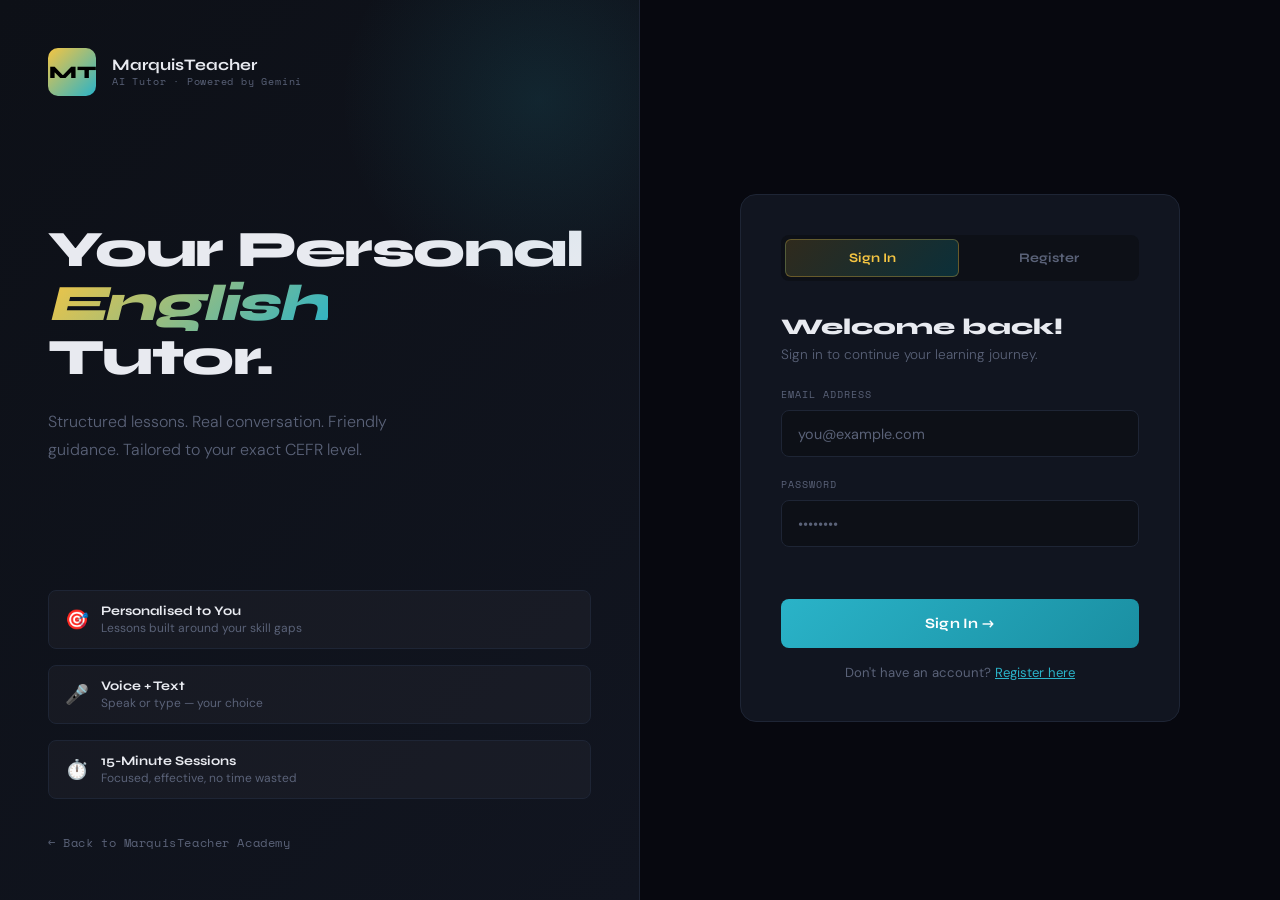
==== commit a823ef3e: "Correcting capitalization on link" ====
--- a/dashboard.html
+++ b/dashboard.html
@@ -116,7 +116,7 @@
         </div>
       </div>
       <div class="snap-note">
-        Take the <a href="https://marquisteacher.github.io/marquisteacher-academy#quiz" target="_blank">English Assessment</a> to populate your skill breakdown.
+        Take the <a href="https://marquisteacher.github.io/MarquisTeacher-Academy/#quiz" target="_blank">English Assessment</a> to populate your skill breakdown.
       </div>
     </div>
 
--- a/style.css
+++ b/style.css
@@ -205,6 +205,9 @@
   justify-content:center;
   padding:2rem;
   background:var(--bg);
+  overflow-y:auto;
+  align-items:flex-start;
+  padding-top:3rem;
 }
 
 .auth-card {
@@ -216,6 +219,7 @@
   max-width:440px;
   position:relative;
   z-index:1;
+  margin:auto 0;
 }
 
 .auth-tabs {
@@ -478,7 +482,7 @@
 }
 
 /* ── DASHBOARD ───────────────────────────────────────────────── */
-.dashboard-page { }
+
 
 .dashboard-main {
   max-width:1200px;
@@ -947,12 +951,13 @@
 
 /* Session layout */
 .session-layout {
-  display:grid;
-  grid-template-columns:260px 1fr;
-  height:100vh;
-  padding-top:60px;
-  position:relative;
-  z-index:1;
+  display: grid;
+  grid-template-columns: 260px 1fr;
+  height: 100vh;
+  padding-top: 60px;
+  position: relative;
+  z-index: 1;
+  overflow: hidden;
 }
 
 /* Marq sidebar */
@@ -1137,20 +1142,24 @@
 
 /* Chat area */
 .chat-area {
-  display:flex;
-  flex-direction:column;
-  height:100%;
-  background:var(--bg);
+  display: flex;
+  flex-direction: column;
+  height: 100%;
+  max-height: 100%;
+  overflow: hidden;
+  background: var(--bg);
 }
 
 .messages {
-  flex:1;
-  overflow-y:auto;
-  padding:1.5rem;
-  display:flex;
-  flex-direction:column;
-  gap:1rem;
-  scroll-behavior:smooth;
+  flex: 1;
+  overflow-y: auto;
+  overflow-x: hidden;
+  padding: 1.5rem;
+  display: flex;
+  flex-direction: column;
+  gap: 1rem;
+  scroll-behavior: smooth;
+  min-height: 0;
 }
 
 .messages::-webkit-scrollbar { width:4px; }
